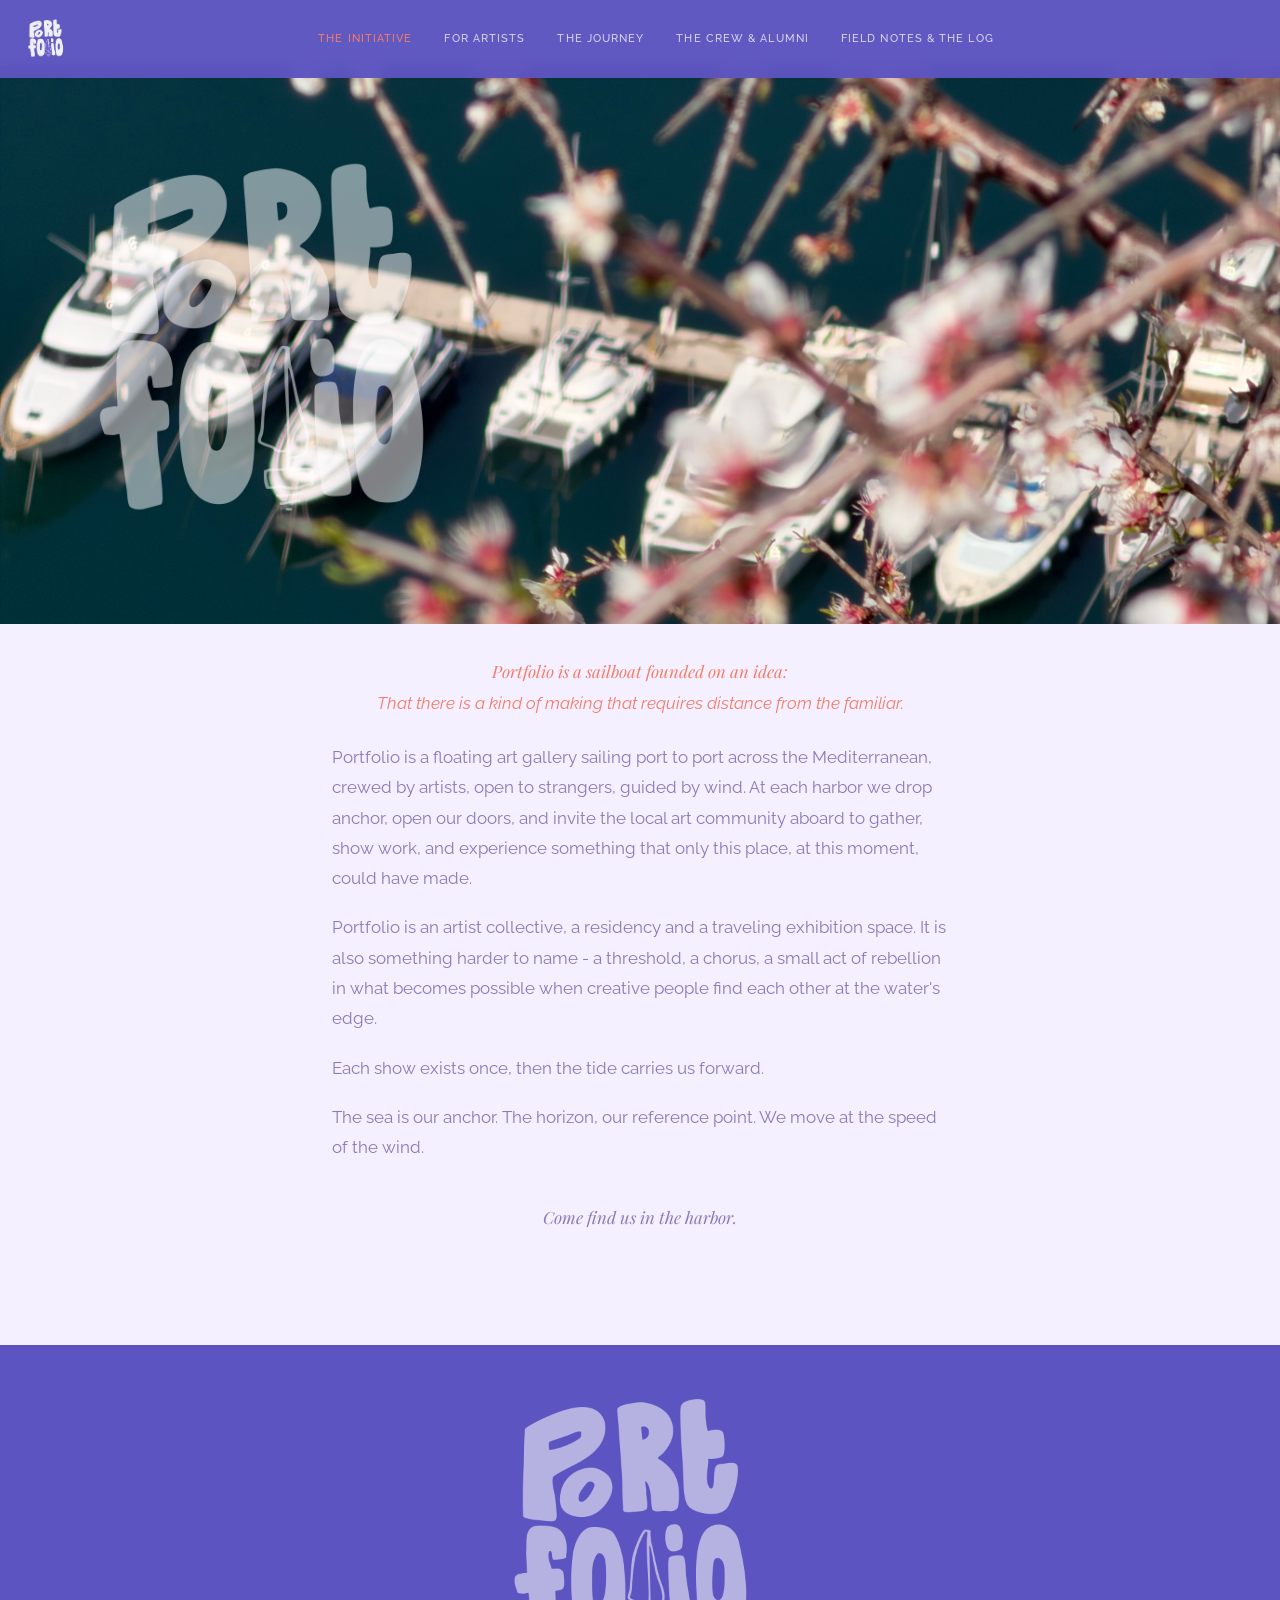
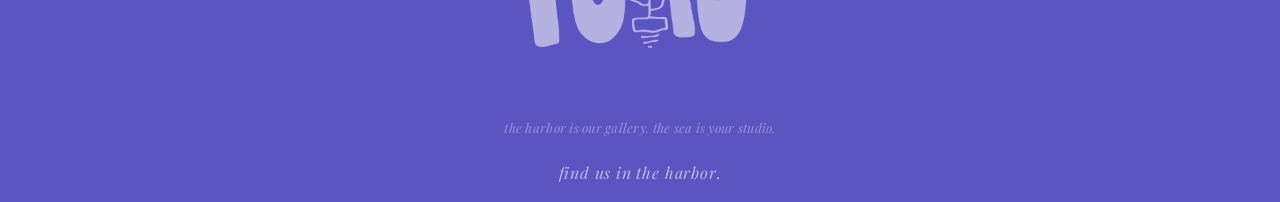
==== index.html @ 1d18e96b "initial commit" ====
<!DOCTYPE html>
<html lang="en">
<head>
  <meta charset="UTF-8" />
  <meta name="viewport" content="width=device-width, initial-scale=1.0" />
  <title>Portfolio — The Initiative</title>
  <link rel="preconnect" href="https://fonts.googleapis.com" />
  <link rel="preconnect" href="https://fonts.gstatic.com" crossorigin />
  <link href="https://fonts.googleapis.com/css2?family=Playfair+Display:ital,wght@0,400;0,700;1,400&family=Raleway:wght@400;500;600;700&display=swap" rel="stylesheet" />
  <link rel="icon" type="image/png" href="logo.png" />
  <link rel="stylesheet" href="style.css" />
</head>
<body>

<!-- HORIZONTAL NAV — all pages across the top -->
<nav class="nav-horizontal">
  <a href="index.html"><img src="logo.png" class="nav-logo" alt="Portfolio" /></a>
  <a href="index.html" class="active">The Initiative</a>
  <a href="artists.html">For Artists</a>
  <a href="map.html">The Journey</a>
  <a href="about.html">The Crew & Alumni</a>
  <a href="field-notes.html">Field Notes & The Log</a>
</nav>

<!-- PHOTO HEADER -->
<div class="home-photo">
  <img src="logo.png" alt="Portfolio" class="photo-overlay-logo" />
</div>

<!-- INITIATIVE COPY -->
<div class="home-copy">
  <p class="frame-line" style="text-align: center; margin-bottom: 0.1rem; color: var(--gold);">Portfolio is a sailboat founded on an idea:</p>
  <p style="text-align: center; font-style: italic; margin-top: 0; margin-bottom: 1.5rem; color: var(--gold);">That there is a kind of making that requires distance from the familiar.</p>

  <p>Portfolio is a floating art gallery sailing port to port across the Mediterranean, crewed by artists, open to strangers, guided by wind. At each harbor we drop anchor, open our doors, and invite the local art community aboard to gather, show work, and experience something that only this place, at this moment, could have made.</p>

  <p>Portfolio is an artist collective, a residency and a traveling exhibition space. It is also something harder to name - a threshold, a chorus, a small act of rebellion in what becomes possible when creative people find each other at the water's edge.</p>

  <p>Each show exists once, then the tide carries us forward.</p>

  <p>The sea is our anchor. The horizon, our reference point. We move at the speed of the wind.</p>

  <p class="frame-line closing" style="text-align: center;">Come find us in the harbor.</p>
</div>

<footer>
  <a href="index.html"><img src="logo.png" alt="Portfolio" class="footer-logo" /></a>
  <p class="footer-tagline">the harbor is our gallery. the sea is your studio.</p>
  <p class="footer-close"><a href="map.html">find us in the harbor.</a></p>
</footer>

</body>
</html>
---- style.css ----
/* ── Portfolio: Floating Art Gallery ── */

*, *::before, *::after { box-sizing: border-box; margin: 0; padding: 0; }

:root {
  --navy:   #5c54c0;
  --teal:   #36bcc8;
  --sand:   #fde8f2;
  --cream:  #f4f0ff;
  --gold:   #f47c68;
  --text:   #3d3480;
  --light:  #ffffff;
  --muted:  #8a7ab8;
  --border: rgba(92,84,192,0.14);
}

html { scroll-behavior: smooth; }

body {
  font-family: 'Raleway', sans-serif;
  background: var(--cream);
  color: var(--text);
  line-height: 1.7;
}

/* ── NAV ── */
nav {
  position: fixed;
  top: 0; left: 0; right: 0;
  z-index: 100;
  display: flex;
  align-items: center;
  justify-content: space-between;
  padding: 0 2rem;
  height: 78px;
  background: rgba(92, 84, 192, 0.97);
  backdrop-filter: blur(8px);
}

.nav-logo {
  text-decoration: none;
  display: flex;
  flex-direction: column;
  align-items: flex-start;
  gap: 0.18rem;
  flex-shrink: 0;
}

.nav-logo-img {
  height: 38px;
  width: auto;
  display: block;
  filter: brightness(0) invert(1);
  opacity: 0.92;
  transition: opacity 0.2s;
}

.nav-logo:hover .nav-logo-img { opacity: 1; }

.nav-tagline {
  font-family: 'Playfair Display', serif;
  font-style: italic;
  font-size: 0.6rem;
  color: rgba(255,255,255,0.42);
  letter-spacing: 0.02em;
  line-height: 1;
  white-space: nowrap;
}

/* ── NAV HAMBURGER ── */
.nav-toggle {
  background: none;
  border: none;
  cursor: pointer;
  display: flex;
  flex-direction: column;
  gap: 5px;
  padding: 6px;
  margin-right: 0.25rem;
}

.nav-toggle span {
  display: block;
  width: 24px;
  height: 2px;
  background: rgba(255,255,255,0.85);
  border-radius: 1px;
  transition: background 0.2s;
}

.nav-toggle:hover span { background: var(--gold); }

/* ── NAV OVERLAY ── */
.nav-overlay {
  position: fixed;
  inset: 0;
  z-index: 200;
  background: rgba(92, 84, 192, 0.98);
  backdrop-filter: blur(12px);
  display: flex;
  flex-direction: column;
  align-items: center;
  justify-content: center;
  opacity: 0;
  pointer-events: none;
  transition: opacity 0.28s ease;
}

.nav-overlay.is-open {
  opacity: 1;
  pointer-events: all;
}

.nav-close {
  position: absolute;
  top: 1.6rem;
  right: 2rem;
  background: none;
  border: none;
  color: rgba(255,255,255,0.7);
  font-size: 2rem;
  line-height: 1;
  cursor: pointer;
  transition: color 0.2s;
  font-family: 'Raleway', sans-serif;
}

.nav-close:hover { color: var(--gold); }

.nav-overlay-links {
  list-style: none;
  text-align: center;
  display: flex;
  flex-direction: column;
  gap: 1.8rem;
}

.nav-overlay-links a {
  font-family: 'Playfair Display', serif;
  font-size: clamp(1.4rem, 3vw, 2rem);
  color: rgba(255,255,255,0.8);
  text-decoration: none;
  letter-spacing: 0.03em;
  transition: color 0.2s;
}

.nav-overlay-links a:hover,
.nav-overlay-links a.active { color: var(--gold); }


/* ── HOME PAGE NAV (horizontal, with logo) ── */
.nav-horizontal {
  position: fixed;
  top: 0; left: 0; right: 0;
  z-index: 100;
  display: flex;
  align-items: center;
  justify-content: center;
  flex-wrap: wrap;
  padding: 0 2rem;
  min-height: 66px;
  background: rgba(92, 84, 192, 0.97);
  backdrop-filter: blur(8px);
  gap: 0.2rem 2rem;
}
.nav-logo {
  position: absolute;
  left: 1.25rem;
  top: 50%;
  transform: translateY(-50%);
  height: 54px;
  width: auto;
  opacity: 0.9;
  filter: brightness(0) invert(1);
  display: block;
}

.nav-horizontal a {
  color: rgba(255,255,255,0.75);
  text-decoration: none;
  font-size: 0.68rem;
  letter-spacing: 0.1em;
  text-transform: uppercase;
  font-weight: 500;
  transition: color 0.2s;
  white-space: nowrap;
  padding: 0.5rem 0;
}

.nav-horizontal a:hover,
.nav-horizontal a.active { color: var(--gold); }

/* ── HOME PHOTO HEADER ── */
.home-photo {
  width: 100%;
  height: 62vh;
  min-height: 380px;
  background: url('flowerboat.JPG') center/cover no-repeat;
  margin-top: 66px;
  position: relative;
  display: flex;
  align-items: center;
  justify-content: center;
}
.photo-overlay-logo {
  height: 90%;
  width: auto;
  opacity: 0.5;
  filter: brightness(0) invert(1);
  pointer-events: none;
  user-select: none;
  position: absolute;
  left: 1.5rem;
}

/* ── HOME IDENTITY (logo + tagline below photo) ── */
.home-identity {
  display: flex;
  flex-direction: column;
  align-items: center;
  text-align: center;
  padding: 5rem 2rem 3rem;
  background: var(--cream);
}

.home-logo {
  height: clamp(100px, 16vw, 180px);
  width: auto;
  margin-bottom: 1.6rem;
  opacity: 0.82;
}

.home-tagline-text {
  font-family: 'Playfair Display', serif;
  font-style: italic;
  font-size: clamp(1rem, 2vw, 1.3rem);
  color: var(--muted);
  letter-spacing: 0.03em;
}

/* ── PAGE TITLE (below photo, all inner pages) ── */
.page-title {
  padding: 4rem 6rem 3rem;
  background: var(--cream);
  border-bottom: 1px solid var(--border);
}

.page-title .section-label { display: block; margin-bottom: 1rem; }

.page-title h1 {
  font-family: 'Playfair Display', serif;
  font-size: clamp(2.5rem, 5vw, 4.5rem);
  color: var(--navy);
  line-height: 1.15;
  max-width: 700px;
}

.page-title p {
  color: var(--muted);
  max-width: 560px;
  margin-top: 1.2rem;
  font-size: 1.1rem;
  line-height: 1.7;
}

/* ── HOME INITIATIVE COPY ── */
.home-copy {
  max-width: 680px;
  margin: 0 auto;
  padding: 2rem 2rem 7rem;
}

.home-copy .section-label {
  display: block;
  margin-bottom: 1.2rem;
}

.home-copy p {
  font-size: 1.05rem;
  color: var(--muted);
  line-height: 1.8;
  margin-bottom: 1.2rem;
}

/* ── HERO LOGO ── */
.hero-logo {
  position: absolute;
  right: 5rem;
  top: 50%;
  transform: translateY(-50%);
  width: clamp(180px, 22vw, 320px);
  opacity: 0.13;
  pointer-events: none;
  filter: brightness(0) invert(1);
}

@media (max-width: 900px) {
  .hero-logo { display: none; }
}

/* ── HERO ── */
.hero {
  min-height: 100vh;
  display: flex;
  flex-direction: column;
  justify-content: center;
  align-items: flex-start;
  padding: 7rem 6rem 5rem;
  background: linear-gradient(160deg, rgba(92,84,192,0.30) 0%, rgba(140,60,180,0.22) 52%, rgba(54,188,200,0.18) 100%), url('flowerboat.JPG') center/cover no-repeat;
  position: relative;
  overflow: hidden;
}

.hero::after {
  content: '';
  position: absolute;
  inset: 0;
  background: url("data:image/svg+xml,%3Csvg width='60' height='60' viewBox='0 0 60 60' xmlns='http://www.w3.org/2000/svg'%3E%3Cg fill='none' fill-rule='evenodd'%3E%3Cg fill='%23ffffff' fill-opacity='0.025'%3E%3Cpath d='M36 34v-4h-2v4h-4v2h4v4h2v-4h4v-2h-4zm0-30V0h-2v4h-4v2h4v4h2V6h4V4h-4zM6 34v-4H4v4H0v2h4v4h2v-4h4v-2H6zM6 4V0H4v4H0v2h4v4h2V6h4V4H6z'/%3E%3C/g%3E%3C/g%3E%3C/svg%3E");
  pointer-events: none;
}

.hero-eyebrow {
  font-size: 0.78rem;
  letter-spacing: 0.22em;
  text-transform: uppercase;
  color: var(--gold);
  margin-bottom: 1.2rem;
  font-weight: 600;
}

.hero h1 {
  font-family: 'Playfair Display', serif;
  font-size: clamp(3rem, 7vw, 6rem);
  color: var(--light);
  line-height: 1.1;
  max-width: 700px;
  margin-bottom: 1.5rem;
}

.hero p {
  color: rgba(255,255,255,0.72);
  font-size: 1.15rem;
  max-width: 560px;
  margin-bottom: 2.5rem;
  line-height: 1.8;
}

.hero-cta {
  display: flex;
  gap: 1rem;
  flex-wrap: wrap;
}

/* ── BUTTONS ── */
.btn {
  display: inline-block;
  padding: 0.85rem 2rem;
  border-radius: 2px;
  font-size: 0.82rem;
  letter-spacing: 0.14em;
  text-transform: uppercase;
  font-weight: 600;
  text-decoration: none;
  transition: all 0.22s;
  cursor: pointer;
  border: none;
  font-family: 'Raleway', sans-serif;
}

.btn-primary {
  background: var(--gold);
  color: var(--navy);
}
.btn-primary:hover { background: #e0604e; transform: translateY(-2px); }

.btn-outline {
  background: transparent;
  color: var(--light);
  border: 1.5px solid rgba(255,255,255,0.4);
}
.btn-outline:hover {
  border-color: var(--gold);
  color: var(--gold);
  transform: translateY(-2px);
}

.btn-dark {
  background: var(--navy);
  color: var(--light);
}
.btn-dark:hover { background: #4840a8; transform: translateY(-2px); }

/* ── SECTIONS ── */
.section {
  padding: 6rem 6rem;
}

.section-alt {
  background: var(--sand);
}

.section-dark {
  background: var(--navy);
  color: var(--light);
}

.section-label {
  font-size: 1rem;
  letter-spacing: 0.18em;
  text-transform: uppercase;
  color: var(--gold);
  font-weight: 600;
  margin-bottom: 0.8rem;
  display: block;
  text-align: center;
}

.section h2 {
  font-family: 'Playfair Display', serif;
  font-size: 1.45rem;
  font-weight: 700;
  font-style: italic;
  line-height: 1.3;
  margin-bottom: 1.5rem;
  color: var(--gold);
}

.section-dark h2 { color: var(--gold); }

.section p {
  max-width: 680px;
  color: var(--muted);
  margin-bottom: 1.2rem;
  font-size: 1.05rem;
}

.section-dark p { color: rgba(255,255,255,0.68); }

/* ── GRID / CARDS ── */
.cards {
  display: grid;
  grid-template-columns: repeat(auto-fit, minmax(280px, 1fr));
  gap: 2rem;
  margin-top: 3.5rem;
}

.card {
  background: var(--light);
  padding: 2.5rem 2rem;
  border-top: 3px solid var(--gold);
  box-shadow: 0 4px 24px rgba(0,0,0,0.06);
}

.section-alt .card { background: var(--cream); }

.card-icon {
  font-size: 2rem;
  margin-bottom: 1rem;
  display: block;
}

.card h3 {
  font-family: 'Playfair Display', serif;
  font-size: 1.2rem;
  font-weight: 700;
  font-style: italic;
  color: var(--gold);
  margin-bottom: 0.8rem;
}

.card p {
  font-size: 0.95rem;
  color: var(--muted);
  max-width: none;
  margin-bottom: 0;
}

/* ── DIVIDER ── */
.divider {
  width: 60px;
  height: 2px;
  background: var(--gold);
  margin: 1.5rem 0 2rem;
}

/* ── PAGE HEADER ── */
.page-header {
  padding: 9rem 6rem 4rem;
  background: linear-gradient(160deg, rgba(92,84,192,0.55) 0%, rgba(140,60,180,0.45) 60%, rgba(54,188,200,0.38) 100%), url('flowerboat.JPG') center/cover no-repeat;
}

.page-header .section-label { display: block; margin-bottom: 1rem; }
.page-header h1 {
  font-family: 'Playfair Display', serif;
  font-size: clamp(2.5rem, 5vw, 4.5rem);
  color: var(--light);
  line-height: 1.15;
  max-width: 700px;
}

.page-header p {
  color: rgba(255,255,255,0.7);
  max-width: 560px;
  margin-top: 1.2rem;
  font-size: 1.1rem;
}

/* ── FORM ── */
.form-grid {
  display: grid;
  grid-template-columns: 1fr 1fr;
  gap: 1.5rem;
}

.form-group {
  display: flex;
  flex-direction: column;
  gap: 0.45rem;
}

.form-group.full { grid-column: 1 / -1; }

label {
  font-size: 0.78rem;
  letter-spacing: 0.12em;
  text-transform: uppercase;
  font-weight: 600;
  color: var(--navy);
}

input, textarea, select {
  font-family: 'Raleway', sans-serif;
  font-size: 1rem;
  padding: 0.8rem 1rem;
  border: 1.5px solid var(--border);
  background: var(--light);
  color: var(--text);
  border-radius: 2px;
  transition: border-color 0.2s, box-shadow 0.2s;
  outline: none;
  width: 100%;
}

input:focus, textarea:focus, select:focus {
  border-color: var(--teal);
  box-shadow: 0 0 0 3px rgba(54,188,200,0.22);
}

textarea { resize: vertical; min-height: 140px; }

.form-note {
  font-size: 0.82rem;
  color: var(--muted);
  margin-top: 0.4rem;
}

.form-success {
  display: none;
  padding: 1.2rem 1.5rem;
  background: rgba(54,188,200,0.10);
  border-left: 3px solid var(--teal);
  color: var(--teal);
  font-weight: 600;
  margin-top: 1.5rem;
}

/* ── SPECS TABLE ── */
.specs-table {
  width: 100%;
  border-collapse: collapse;
  margin-top: 2rem;
}

.specs-table tr {
  border-bottom: 1px solid var(--border);
}

.specs-table tr:last-child { border-bottom: none; }

.specs-table td {
  padding: 1rem 1.2rem;
  font-size: 1rem;
}

.specs-table td:first-child {
  font-size: 0.78rem;
  letter-spacing: 0.1em;
  text-transform: uppercase;
  font-weight: 700;
  color: var(--muted);
  width: 40%;
}

.specs-table td:last-child {
  color: var(--navy);
  font-weight: 500;
}

.specs-table tr:nth-child(even) { background: rgba(248,244,255,0.7); }

/* ── MAP ── */
#map {
  height: 580px;
  width: 100%;
  border-top: 4px solid var(--gold);
}

.map-legend {
  display: flex;
  gap: 2rem;
  margin-top: 1.5rem;
  flex-wrap: wrap;
}

.legend-item {
  display: flex;
  align-items: center;
  gap: 0.6rem;
  font-size: 0.88rem;
  color: var(--navy);
  font-weight: 500;
}

.legend-dot {
  width: 14px;
  height: 14px;
  border-radius: 50%;
  flex-shrink: 0;
}

.legend-dot.current { background: var(--gold); border: 2px solid var(--navy); }
.legend-dot.planned { background: var(--teal); opacity: 0.8; }

/* ── FOOTER ── */
footer {
  background: var(--navy);
  color: rgba(255,255,255,0.55);
  text-align: center;
  padding: 0.3rem 2.5rem 1rem;
  font-size: 0.85rem;
  letter-spacing: 0.06em;
}

.footer-logo {
  display: block;
  margin: 0 auto 0.5rem;
  height: 360px;
  width: auto;
  opacity: 0.55;
  filter: brightness(0) invert(1);
}

.footer-tagline {
  font-family: 'Playfair Display', serif;
  font-style: italic;
  color: rgba(255,255,255,0.35);
  font-size: 0.82rem;
  margin-bottom: 1.2rem;
  letter-spacing: 0.02em;
}

.footer-close {
  font-family: 'Playfair Display', serif;
  font-style: italic;
  color: rgba(255,255,255,0.6);
  font-size: 1rem;
  margin-top: 0.6rem;
}
.footer-close a {
  color: inherit;
  text-decoration: none;
  transition: color 0.2s;
}
.footer-close a:hover {
  color: rgba(255,255,255,0.95);
}

footer a { color: var(--gold); text-decoration: none; }
footer strong { color: var(--light); }

/* ── FRAME LINES (italic opening / closing) ── */
.frame-line {
  font-family: 'Playfair Display', serif;
  font-style: italic;
  font-size: 1.15rem;
  color: var(--muted);
  line-height: 1.75;
  margin-bottom: 2rem;
  max-width: 680px;
}

.frame-line.large {
  font-size: 1.45rem;
  color: var(--navy);
}

/* ── CENTRED SECTION — frame-lines inherit centre alignment ── */
.section[style*="text-align: center"] .frame-line {
  margin-left: auto;
  margin-right: auto;
}

/* ── ARTISTS PAGE SPLIT COLUMNS ── */
.artists-split {
  display: grid;
  grid-template-columns: 1fr 1fr;
  gap: 3rem;
  margin: 2rem auto 3rem;
  max-width: 900px;
  text-align: left;
}

.artists-split-col p {
  text-align: left;
}

.artists-closing {
  max-width: 680px;
  margin: 0 auto 2rem;
  text-align: center;
}

.artists-closing p {
  font-family: 'Playfair Display', serif;
  font-size: 1.2rem;
  font-weight: 700;
  color: var(--text);
  line-height: 1.7;
  margin-bottom: 0.5rem;
}

/* ── ARTISTS SUBHEAD (same size as opener, dark not orange) ── */
.artists-subhead {
  font-family: 'Playfair Display', serif;
  font-style: italic;
  font-size: 2rem;
  font-weight: 700;
  color: var(--navy);
  line-height: 1.4;
  margin-bottom: 2rem;
}

/* ── ARTISTS INTRO COPY (matches homepage layout) ── */
.artists-intro {
  max-width: 680px;
  margin: 0 auto 2.5rem;
  text-align: left;
}

.artists-intro p {
  font-size: 1.05rem;
  color: var(--muted);
  line-height: 1.8;
  margin-bottom: 1.2rem;
}

/* ── ARTISTS PAGE OPENER ── */
.artists-opener,
.section p.artists-opener {
  font-family: 'Playfair Display', serif;
  font-style: italic;
  font-size: 1.45rem;
  font-weight: 700;
  color: var(--gold);
  line-height: 1.4;
  margin-bottom: 2.5rem;
  max-width: 900px;
  margin-left: auto;
  margin-right: auto;
}

.frame-line.closing {
  margin-top: 2.5rem;
  margin-bottom: 0;
}

/* ── SECTION RULE ── */
.section-rule {
  border: none;
  border-top: 1px solid var(--border);
  margin: 4rem 0;
}

/* ── TWO-WAY SPLIT ── */
.two-way {
  display: grid;
  grid-template-columns: 1fr 1fr;
  gap: 4rem;
  margin-top: 2rem;
}

/* ── CREW BIOS ── */
.crew-photo-wrap {
  display: flex;
  align-items: center;
  gap: 2rem;
  margin: 1.5rem auto 0.75rem;
  max-width: 640px;
}

.crew-photo {
  display: block;
  flex-shrink: 0;
  width: 240px;
  height: 300px;
  object-fit: cover;
  object-position: center top;
  border-radius: 4px;
}

.crew-photo-label {
  text-align: left;
}

.crew-photo-label .crew-name {
  margin: 0 0 0.4rem;
}

.crew-photo-label .crew-role {
  display: block;
}
.crew-name {
  font-family: 'Playfair Display', serif;
  font-size: 1.5rem;
  font-weight: 700;
  font-style: italic;
  color: var(--gold);
  margin-bottom: 0.3rem;
}

.crew-role {
  font-size: 0.72rem;
  letter-spacing: 0.16em;
  text-transform: uppercase;
  color: var(--gold);
  font-weight: 700;
  margin-bottom: 1.8rem;
}

.crew-body p {
  font-size: 0.97rem;
  color: var(--muted);
  margin-bottom: 1rem;
  max-width: none;
}

/* ── LOG ENTRIES ── */
.log-entries {
  margin-top: 3rem;
  display: flex;
  flex-direction: column;
  gap: 4rem;
}

.log-entry {
  border-left: 2px solid var(--border);
  padding-left: 2rem;
}

.log-meta {
  font-size: 0.7rem;
  letter-spacing: 0.14em;
  text-transform: uppercase;
  color: var(--gold);
  font-weight: 700;
  margin-bottom: 0.8rem;
}

.log-entry h3 {
  font-family: 'Playfair Display', serif;
  font-size: 1.3rem;
  font-weight: 700;
  font-style: italic;
  color: var(--gold);
  margin-bottom: 1rem;
}

.log-entry p {
  font-size: 0.95rem;
  color: var(--muted);
  margin-bottom: 0.8rem;
  max-width: 640px;
}

.log-entry em {
  display: block;
  font-family: 'Playfair Display', serif;
  font-size: 0.92rem;
  color: var(--navy);
  opacity: 0.6;
  margin-top: 0.5rem;
}

/* ── ARCHIVE ── */
.archive-grid {
  display: grid;
  grid-template-columns: repeat(auto-fill, minmax(190px, 1fr));
  gap: 1.5rem;
  margin-top: 3rem;
}

.archive-card {
  background: var(--light);
  padding: 1.4rem 1.2rem;
  border-top: 2px solid var(--border);
}

.archive-port {
  font-size: 0.65rem;
  letter-spacing: 0.14em;
  text-transform: uppercase;
  color: var(--gold);
  font-weight: 700;
  margin-bottom: 0.5rem;
}

.archive-card h4 {
  font-family: 'Playfair Display', serif;
  font-size: 1.1rem;
  font-weight: 700;
  font-style: italic;
  color: var(--gold);
  margin-bottom: 0.25rem;
}

.archive-medium {
  font-size: 0.8rem;
  color: var(--muted);
}

/* ── IMAGE DIVIDER ── */
.img-divider {
  width: 100%;
  height: 300px;
  background: url('flowerboat.JPG') center/cover no-repeat;
  opacity: 0.65;
}

/* ── STAY CLOSE ── */
.email-form {
  display: flex;
  gap: 1rem;
  margin-top: 2rem;
  flex-wrap: wrap;
}

.email-form input[type="email"] {
  flex: 1;
  min-width: 220px;
}

/* ── COME ABOARD OPENER ── */
.come-aboard-opener,
.section p.come-aboard-opener {
  font-family: 'Playfair Display', serif;
  font-style: italic;
  font-size: 1.45rem;
  font-weight: 700;
  color: var(--gold);
  line-height: 1.3;
  margin-bottom: 2rem;
  max-width: 720px;
  margin-left: auto;
  margin-right: auto;
}

.come-aboard-intro {
  max-width: 640px;
  margin: 0 auto;
  text-align: left;
}

.come-aboard-intro p {
  font-size: 1.05rem;
  color: var(--muted);
  line-height: 1.8;
  margin-bottom: 1.2rem;
}

/* ── RESIDENCY CARDS ── */
.residency-cards {
  display: grid;
  grid-template-columns: repeat(3, 1fr);
  gap: 2rem;
  max-width: 1100px;
  margin: 0 auto;
}

.residency-card {
  background: var(--light);
  border-radius: 3px;
  overflow: hidden;
  box-shadow: 0 6px 32px rgba(92,84,192,0.10);
  display: flex;
  flex-direction: column;
}

.residency-card-image {
  width: 100%;
  height: 200px;
  flex-shrink: 0;
}

.residency-card-body {
  padding: 1.8rem 1.6rem 2rem;
  display: flex;
  flex-direction: column;
  flex: 1;
}

.residency-card-leg {
  font-size: 0.68rem;
  letter-spacing: 0.16em;
  text-transform: uppercase;
  color: var(--gold);
  font-weight: 700;
  margin-bottom: 0.5rem;
  display: block;
}

.residency-card-name {
  font-family: 'Playfair Display', serif;
  font-size: 1.6rem;
  font-weight: 700;
  font-style: italic;
  color: var(--gold);
  margin-bottom: 1rem;
}

.residency-card-desc {
  font-size: 0.92rem;
  color: var(--muted);
  line-height: 1.75;
  margin-bottom: 1.2rem;
  max-width: none;
}

.residency-card-quote {
  font-family: 'Playfair Display', serif;
  font-style: italic;
  font-size: 0.97rem;
  color: var(--navy);
  border-left: 2px solid var(--gold);
  padding-left: 1rem;
  margin-top: auto;
  line-height: 1.6;
}

/* ── RESPONSIVE ── */
@media (max-width: 900px) {
  nav { padding: 0 1.25rem; }
  .hero, .section, .page-header, .page-title { padding-left: 2rem; padding-right: 2rem; }
  .form-grid { grid-template-columns: 1fr; }
  .form-group.full { grid-column: 1; }
  .two-way { grid-template-columns: 1fr; gap: 2.5rem; }
  .residency-cards { grid-template-columns: 1fr; max-width: 520px; }
  .artists-split { grid-template-columns: 1fr; }
}

@media (max-width: 640px) {
  html, body { overflow-x: hidden; }

  .hero, .section, .page-header, .page-title { padding-left: 1.25rem; padding-right: 1.25rem; }

  /* Solid navy strip fixed behind the nav to fill the gap above page content */
  body::before {
    content: '';
    position: fixed;
    top: 0;
    left: 0;
    right: 0;
    height: 150px;
    background: rgb(92, 84, 192);
    z-index: 99;
    pointer-events: none;
  }

  /* Logo sits centred at top; links wrap in rows beneath it */
  .nav-horizontal {
    min-height: auto;
    padding: 50px 0.75rem 0.75rem;
    gap: 0.35rem 1rem;
    justify-content: center;
    align-items: center;
    overflow: visible;
    background: rgb(92, 84, 192);
    backdrop-filter: none;
  }

  .nav-horizontal a {
    font-size: 0.6rem;
    padding: 0.3rem 0;
  }

  .nav-logo {
    position: absolute;
    top: 0.5rem;
    left: 50%;
    transform: translateX(-50%);
    height: 38px;
  }

  .home-photo {
    margin-top: 150px;
  }

  .crew-photo-wrap {
    flex-direction: column;
    align-items: flex-start;
    gap: 1rem;
  }

  .crew-photo {
    width: 100%;
    height: 220px;
    object-position: center center;
  }
}
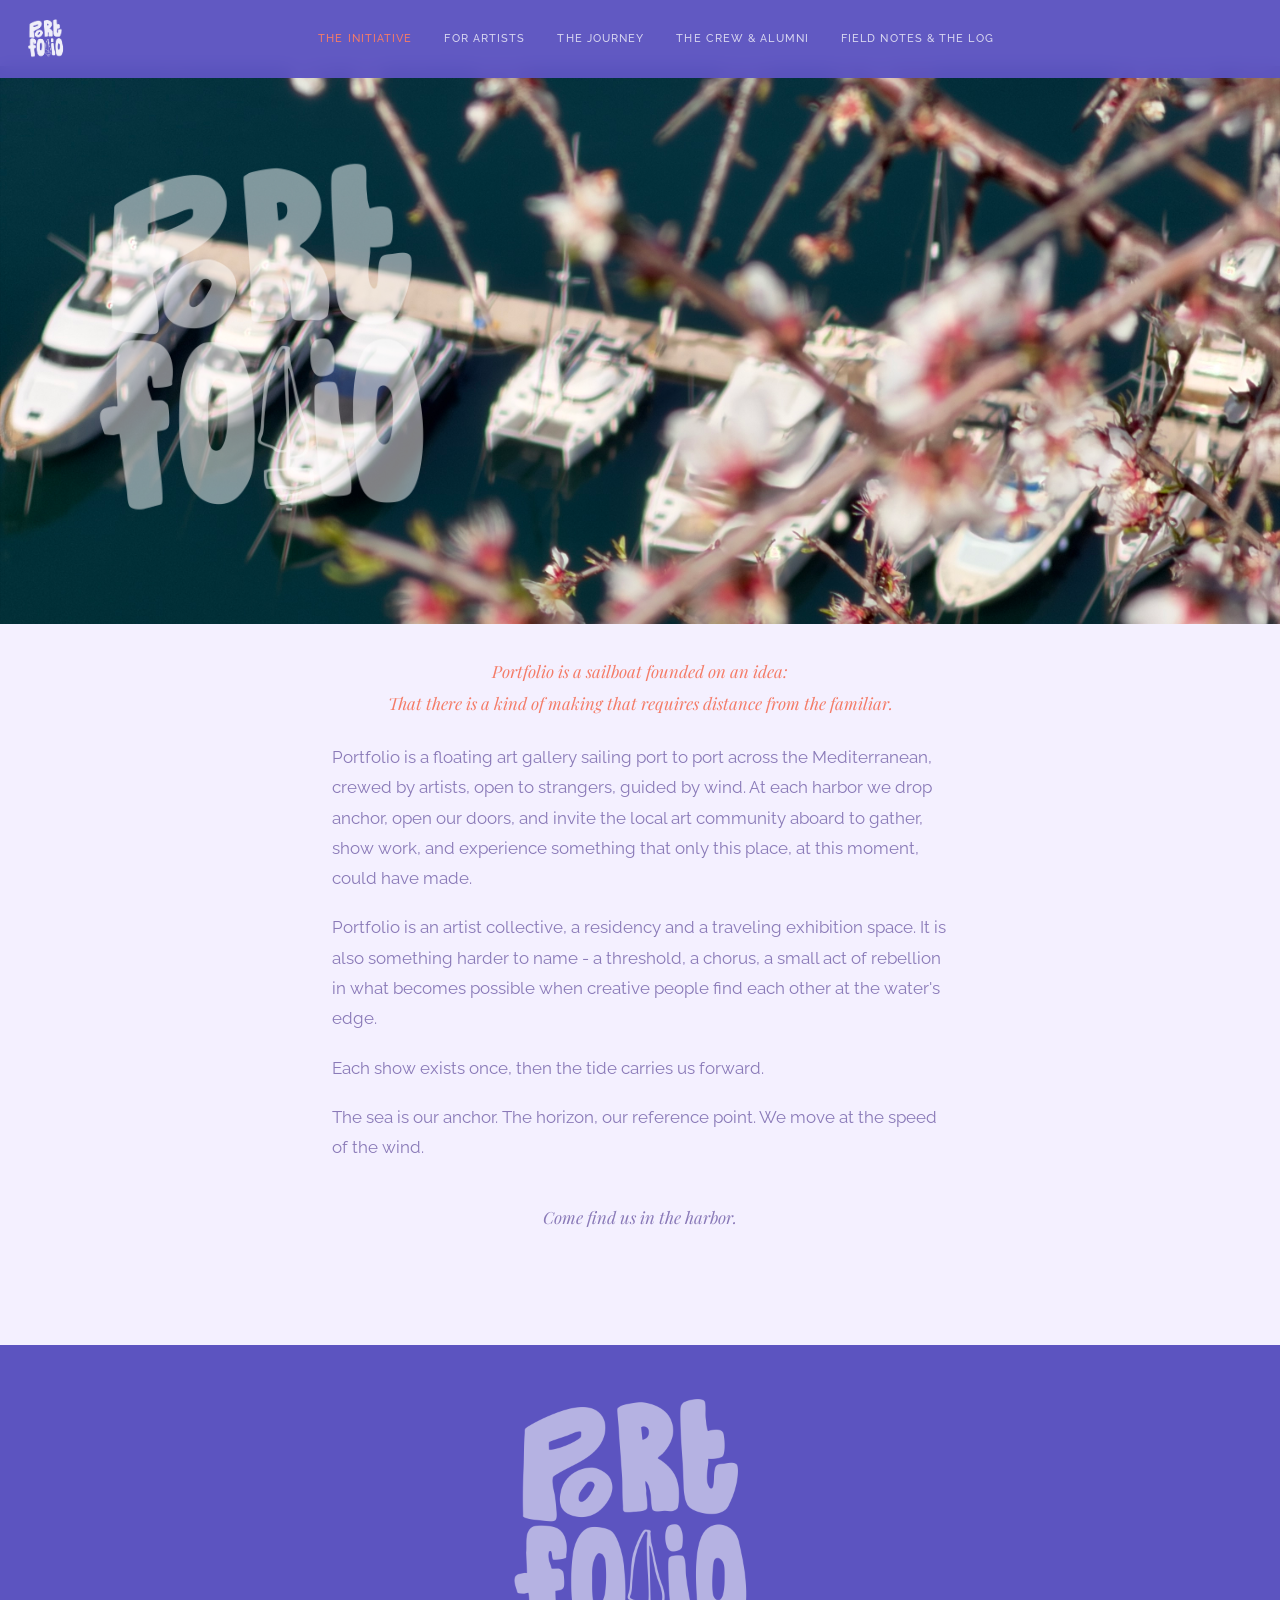
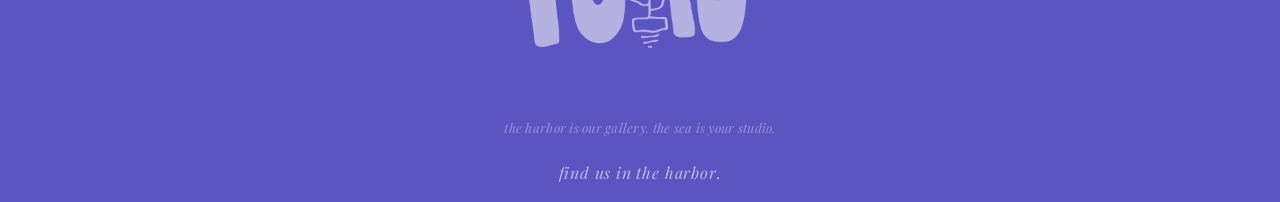
==== commit 2b499597: "Tetx color changes" ====
--- a/index.html
+++ b/index.html
@@ -30,7 +30,7 @@
 <!-- INITIATIVE COPY -->
 <div class="home-copy">
   <p class="frame-line" style="text-align: center; margin-bottom: 0.1rem; color: var(--gold);">Portfolio is a sailboat founded on an idea:</p>
-  <p style="text-align: center; font-style: italic; margin-top: 0; margin-bottom: 1.5rem; color: var(--gold);">That there is a kind of making that requires distance from the familiar.</p>
+  <p class="frame-line" style="text-align: center; margin-top: 0; margin-bottom: 1.5rem; color: var(--gold);">That there is a kind of making that requires distance from the familiar.</p>
 
   <p>Portfolio is a floating art gallery sailing port to port across the Mediterranean, crewed by artists, open to strangers, guided by wind. At each harbor we drop anchor, open our doors, and invite the local art community aboard to gather, show work, and experience something that only this place, at this moment, could have made.</p>
 
--- a/style.css
+++ b/style.css
@@ -8,7 +8,7 @@
   --sand:   #fde8f2;
   --cream:  #f4f0ff;
   --gold:   #f47c68;
-  --text:   #3d3480;
+  --text:   #100d36;
   --light:  #ffffff;
   --muted:  #8a7ab8;
   --border: rgba(92,84,192,0.14);
@@ -724,7 +724,7 @@
   font-family: 'Playfair Display', serif;
   font-size: 1.2rem;
   font-weight: 700;
-  color: var(--text);
+  color: var(--gold);
   line-height: 1.7;
   margin-bottom: 0.5rem;
 }
@@ -759,10 +759,10 @@
 .section p.artists-opener {
   font-family: 'Playfair Display', serif;
   font-style: italic;
-  font-size: 1.45rem;
-  font-weight: 700;
-  color: var(--gold);
-  line-height: 1.4;
+  font-size: 1.15rem;
+  font-weight: 400;
+  color: var(--gold);
+  line-height: 1.75;
   margin-bottom: 2.5rem;
   max-width: 900px;
   margin-left: auto;
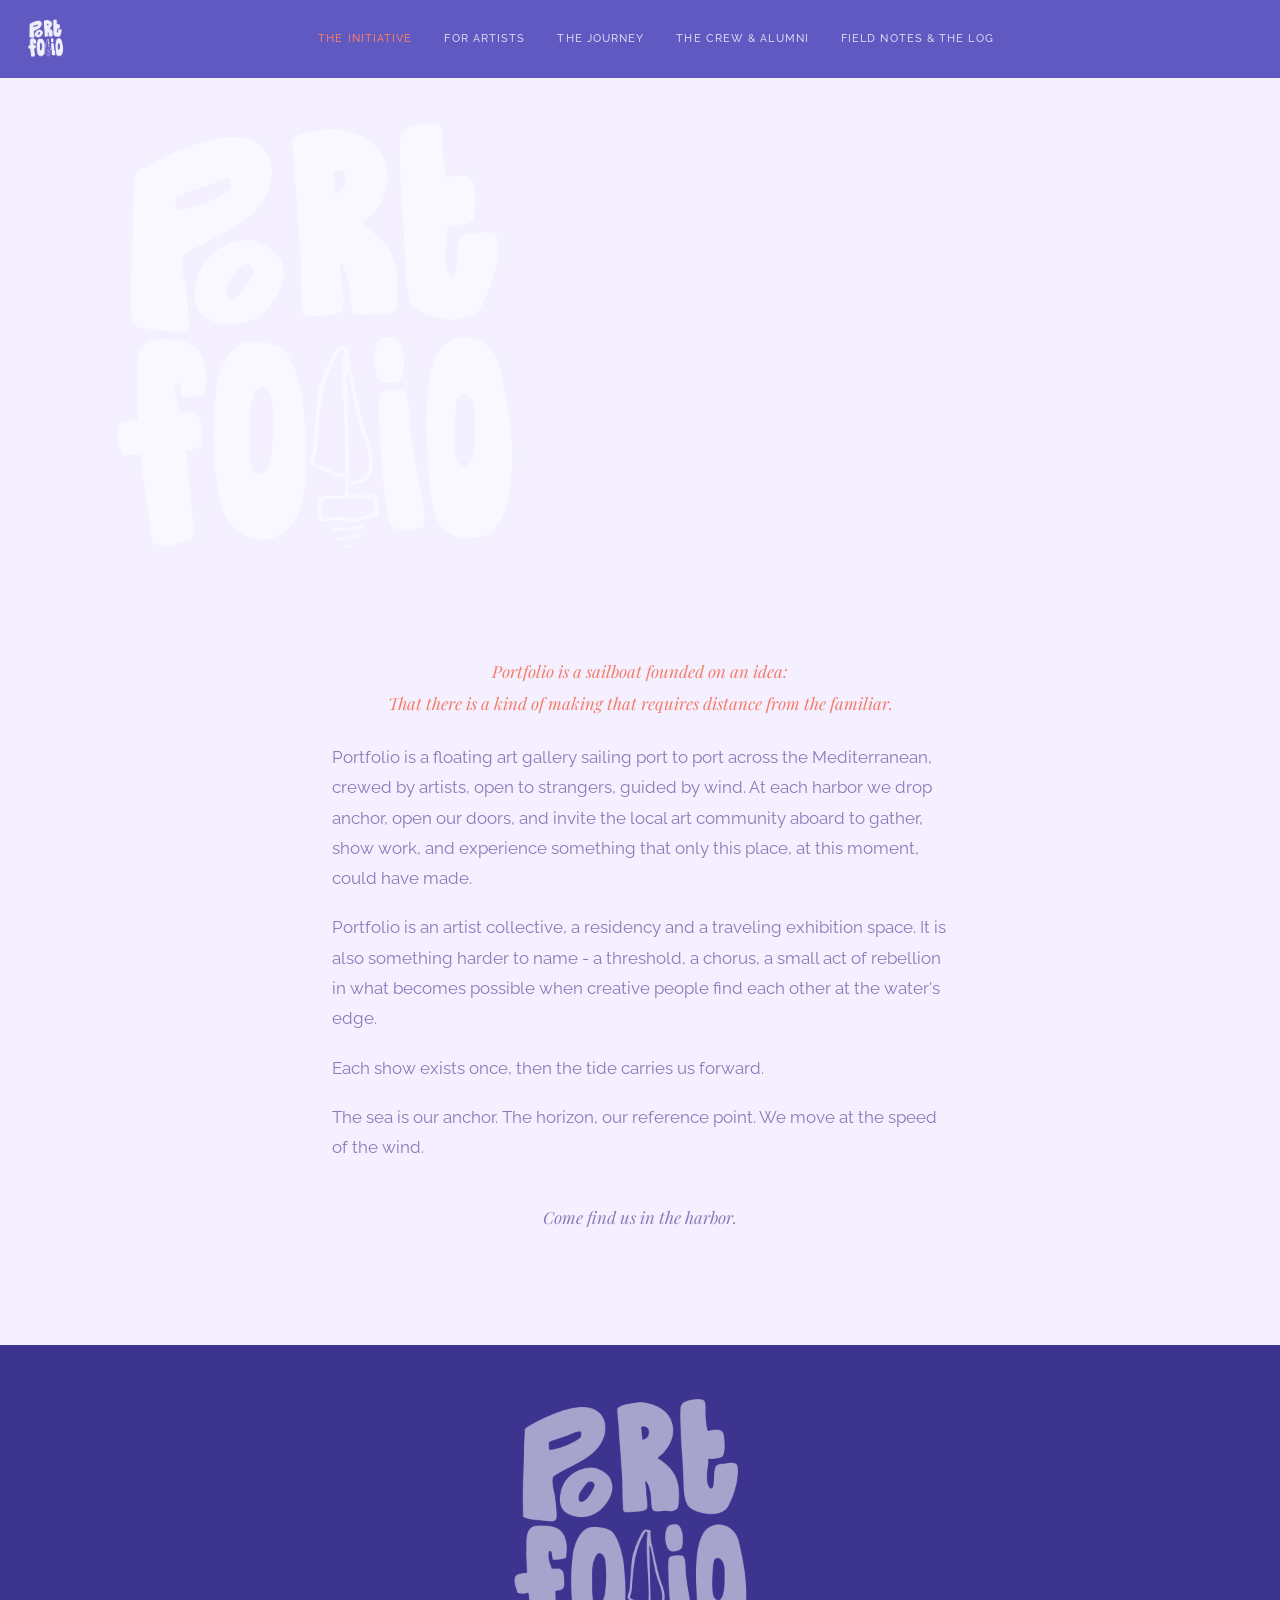
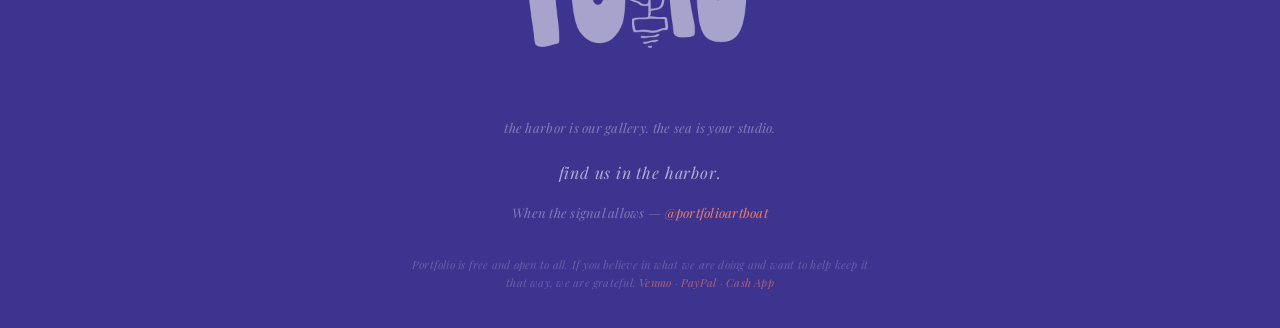
==== commit 9d2e60da: "font editing, donation link" ====
--- a/index.html
+++ b/index.html
@@ -47,6 +47,8 @@
   <a href="index.html"><img src="logo.png" alt="Portfolio" class="footer-logo" /></a>
   <p class="footer-tagline">the harbor is our gallery. the sea is your studio.</p>
   <p class="footer-close"><a href="map.html">find us in the harbor.</a></p>
+  <p class="footer-tagline" style="margin-top: 1rem;">When the signal allows — <a href="https://instagram.com/portfolioartboat">@portfolioartboat</a></p>
+  <p class="footer-tagline" style="margin-top: 2rem; font-size: 0.7rem; opacity: 0.6; max-width: 480px; margin-left: auto; margin-right: auto; line-height: 1.6;">Portfolio is free and open to all. If you believe in what we are doing and want to help keep it that way, we are grateful. <a href="https://venmo.com/u/@jalahala77">Venmo</a> · <a href="https://paypal.me/jalahala77">PayPal</a> · <a href="https://cash.app/$jalahala77">Cash App</a></p>
 </footer>
 
 </body>
--- a/style.css
+++ b/style.css
@@ -3,7 +3,7 @@
 *, *::before, *::after { box-sizing: border-box; margin: 0; padding: 0; }
 
 :root {
-  --navy:   #5c54c0;
+  --navy:   #3d3490;
   --teal:   #36bcc8;
   --sand:   #fde8f2;
   --cream:  #f4f0ff;
@@ -14,13 +14,18 @@
   --border: rgba(92,84,192,0.14);
 }
 
-html { scroll-behavior: smooth; }
+html {
+  scroll-behavior: smooth;
+  -webkit-text-size-adjust: 100%;
+  text-size-adjust: 100%;
+}
 
 body {
   font-family: 'Raleway', sans-serif;
   background: var(--cream);
   color: var(--text);
   line-height: 1.7;
+  overflow-x: hidden;
 }
 
 /* ── NAV ── */
@@ -47,7 +52,7 @@
 }
 
 .nav-logo-img {
-  height: 38px;
+  height: 50px;
   width: auto;
   display: block;
   filter: brightness(0) invert(1);
@@ -195,15 +200,16 @@
   width: 100%;
   height: 62vh;
   min-height: 380px;
-  background: url('flowerboat.JPG') center/cover no-repeat;
+  background: url('boat pic_re.V3.jpg') center/cover no-repeat;
   margin-top: 66px;
   position: relative;
   display: flex;
   align-items: center;
   justify-content: center;
+  overflow: visible;
 }
 .photo-overlay-logo {
-  height: 90%;
+  height: 110%;
   width: auto;
   opacity: 0.5;
   filter: brightness(0) invert(1);
@@ -306,7 +312,7 @@
   justify-content: center;
   align-items: flex-start;
   padding: 7rem 6rem 5rem;
-  background: linear-gradient(160deg, rgba(92,84,192,0.30) 0%, rgba(140,60,180,0.22) 52%, rgba(54,188,200,0.18) 100%), url('flowerboat.JPG') center/cover no-repeat;
+  background: linear-gradient(160deg, rgba(92,84,192,0.30) 0%, rgba(140,60,180,0.22) 52%, rgba(54,188,200,0.18) 100%), url('boat pic_re.V3.jpg') center/cover no-repeat;
   position: relative;
   overflow: hidden;
 }
@@ -405,11 +411,12 @@
 }
 
 .section-label {
-  font-size: 1rem;
-  letter-spacing: 0.18em;
+  font-size: 0.82rem;
+  letter-spacing: 0.16em;
   text-transform: uppercase;
   color: var(--gold);
-  font-weight: 600;
+  font-weight: 700;
+  font-family: 'Raleway', sans-serif;
   margin-bottom: 0.8rem;
   display: block;
   text-align: center;
@@ -459,6 +466,19 @@
   display: block;
 }
 
+.card-icon-img {
+  display: block;
+  width: calc(100% + 4rem);
+  margin: -2.5rem -2rem 1.5rem -2rem;
+  height: 230px;
+  object-fit: cover;
+  object-position: center;
+}
+
+.card-icon-img.community-img {
+  object-position: center top;
+}
+
 .card h3 {
   font-family: 'Playfair Display', serif;
   font-size: 1.2rem;
@@ -486,7 +506,7 @@
 /* ── PAGE HEADER ── */
 .page-header {
   padding: 9rem 6rem 4rem;
-  background: linear-gradient(160deg, rgba(92,84,192,0.55) 0%, rgba(140,60,180,0.45) 60%, rgba(54,188,200,0.38) 100%), url('flowerboat.JPG') center/cover no-repeat;
+  background: linear-gradient(160deg, rgba(92,84,192,0.55) 0%, rgba(140,60,180,0.45) 60%, rgba(54,188,200,0.38) 100%), url('boat pic_re.V3.jpg') center/cover no-repeat;
 }
 
 .page-header .section-label { display: block; margin-bottom: 1rem; }
@@ -682,7 +702,7 @@
 .frame-line {
   font-family: 'Playfair Display', serif;
   font-style: italic;
-  font-size: 1.15rem;
+  font-size: 1.1rem;
   color: var(--muted);
   line-height: 1.75;
   margin-bottom: 2rem;
@@ -722,21 +742,22 @@
 
 .artists-closing p {
   font-family: 'Playfair Display', serif;
-  font-size: 1.2rem;
-  font-weight: 700;
-  color: var(--gold);
-  line-height: 1.7;
+  font-style: italic;
+  font-size: 1.1rem;
+  font-weight: 700;
+  color: var(--gold);
+  line-height: 1.4;
   margin-bottom: 0.5rem;
 }
 
 /* ── ARTISTS SUBHEAD (same size as opener, dark not orange) ── */
-.artists-subhead {
-  font-family: 'Playfair Display', serif;
-  font-style: italic;
-  font-size: 2rem;
-  font-weight: 700;
-  color: var(--navy);
-  line-height: 1.4;
+h2.artists-subhead {
+  font-family: 'Playfair Display', serif;
+  font-style: italic;
+  font-size: 1.1rem;
+  font-weight: 700;
+  color: var(--gold);
+  line-height: 1.3;
   margin-bottom: 2rem;
 }
 
@@ -759,8 +780,8 @@
 .section p.artists-opener {
   font-family: 'Playfair Display', serif;
   font-style: italic;
-  font-size: 1.15rem;
-  font-weight: 400;
+  font-size: 1.1rem;
+  font-weight: 700;
   color: var(--gold);
   line-height: 1.75;
   margin-bottom: 2.5rem;
@@ -829,11 +850,12 @@
 }
 
 .crew-role {
-  font-size: 0.72rem;
+  font-size: 0.82rem;
   letter-spacing: 0.16em;
   text-transform: uppercase;
   color: var(--gold);
   font-weight: 700;
+  font-family: 'Raleway', sans-serif;
   margin-bottom: 1.8rem;
 }
 
@@ -858,12 +880,15 @@
 }
 
 .log-meta {
-  font-size: 0.7rem;
-  letter-spacing: 0.14em;
+  font-size: 0.82rem;
+  letter-spacing: 0.16em;
   text-transform: uppercase;
   color: var(--gold);
   font-weight: 700;
+  font-family: 'Raleway', sans-serif;
   margin-bottom: 0.8rem;
+  overflow-wrap: break-word;
+  word-break: break-word;
 }
 
 .log-entry h3 {
@@ -932,7 +957,7 @@
 .img-divider {
   width: 100%;
   height: 300px;
-  background: url('flowerboat.JPG') center/cover no-repeat;
+  background: url('boat pic_re.V3.jpg') center/cover no-repeat;
   opacity: 0.65;
 }
 
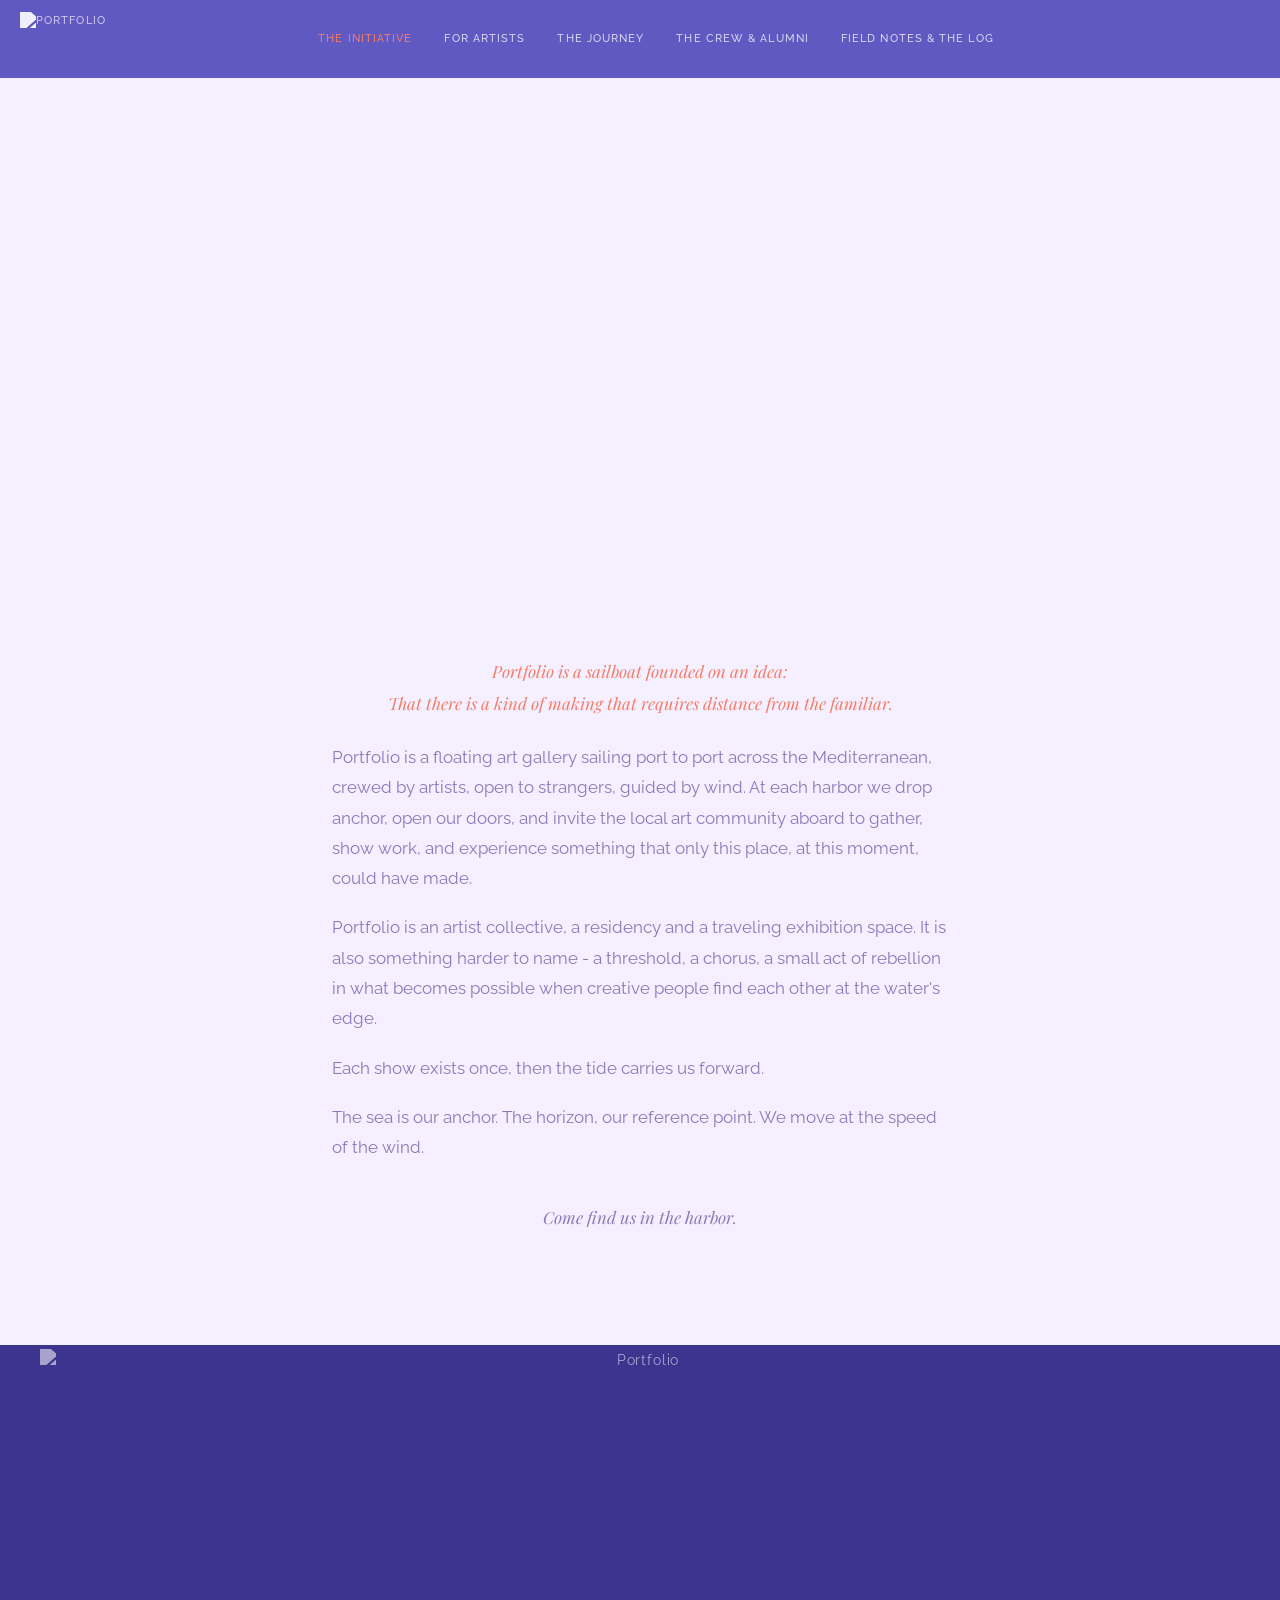
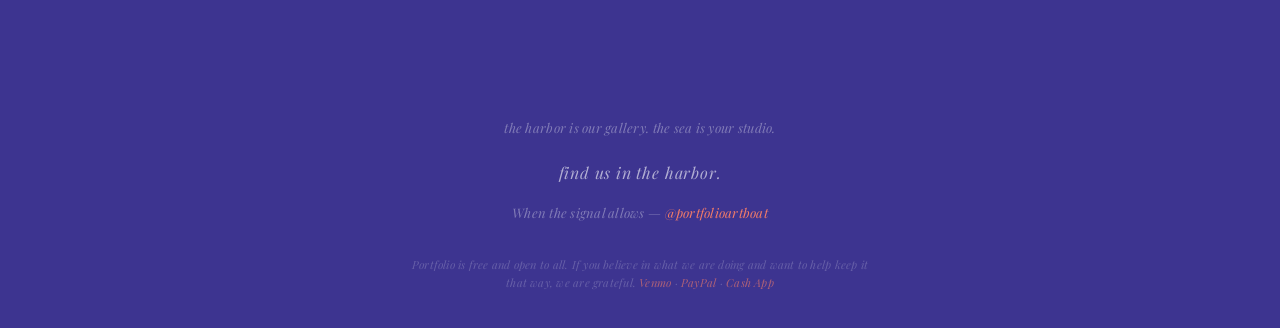
==== commit 9758b5b2: "new logo updade" ====
--- a/index.html
+++ b/index.html
@@ -7,14 +7,14 @@
   <link rel="preconnect" href="https://fonts.googleapis.com" />
   <link rel="preconnect" href="https://fonts.gstatic.com" crossorigin />
   <link href="https://fonts.googleapis.com/css2?family=Playfair+Display:ital,wght@0,400;0,700;1,400&family=Raleway:wght@400;500;600;700&display=swap" rel="stylesheet" />
-  <link rel="icon" type="image/png" href="logo.png" />
-  <link rel="stylesheet" href="style.css" />
+  <link rel="icon" type="image/png" href="logo3.png" />
+  <link rel="stylesheet" href="style.css?v=4" />
 </head>
 <body>
 
 <!-- HORIZONTAL NAV — all pages across the top -->
 <nav class="nav-horizontal">
-  <a href="index.html"><img src="logo.png" class="nav-logo" alt="Portfolio" /></a>
+  <a href="index.html"><img src="logo3.png" class="nav-logo" alt="Portfolio" /></a>
   <a href="index.html" class="active">The Initiative</a>
   <a href="artists.html">For Artists</a>
   <a href="map.html">The Journey</a>
@@ -24,7 +24,7 @@
 
 <!-- PHOTO HEADER -->
 <div class="home-photo">
-  <img src="logo.png" alt="Portfolio" class="photo-overlay-logo" />
+  <img src="logo3.png" alt="Portfolio" class="photo-overlay-logo" />
 </div>
 
 <!-- INITIATIVE COPY -->
@@ -44,11 +44,11 @@
 </div>
 
 <footer>
-  <a href="index.html"><img src="logo.png" alt="Portfolio" class="footer-logo" /></a>
+  <a href="index.html"><img src="logo3.png" alt="Portfolio" class="footer-logo" /></a>
   <p class="footer-tagline">the harbor is our gallery. the sea is your studio.</p>
   <p class="footer-close"><a href="map.html">find us in the harbor.</a></p>
   <p class="footer-tagline" style="margin-top: 1rem;">When the signal allows — <a href="https://instagram.com/portfolioartboat">@portfolioartboat</a></p>
-  <p class="footer-tagline" style="margin-top: 2rem; font-size: 0.7rem; opacity: 0.6; max-width: 480px; margin-left: auto; margin-right: auto; line-height: 1.6;">Portfolio is free and open to all. If you believe in what we are doing and want to help keep it that way, we are grateful. <a href="https://venmo.com/u/@jalahala77">Venmo</a> · <a href="https://paypal.me/jalahala77">PayPal</a> · <a href="https://cash.app/$jalahala77">Cash App</a></p>
+  <p class="footer-tagline" style="margin-top: 2rem; font-size: 0.7rem; opacity: 0.6; max-width: 480px; margin-left: auto; margin-right: auto; line-height: 1.6;">Portfolio is free and open to all. If you believe in what we are doing and want to help keep it that way, we are grateful. <a href="https://venmo.com/u/jalahala77">Venmo</a> · <a href="https://paypal.me/jalahala77">PayPal</a> · <a href="https://cash.app/$jalahala77">Cash App</a></p>
 </footer>
 
 </body>
--- a/style.css
+++ b/style.css
@@ -1129,6 +1129,14 @@
     margin-top: 150px;
   }
 
+  .photo-overlay-logo {
+    height: auto !important;
+    width: 38% !important;
+    left: 0 !important;
+    top: 34.59% !important;
+    transform: none !important;
+  }
+
   .crew-photo-wrap {
     flex-direction: column;
     align-items: flex-start;
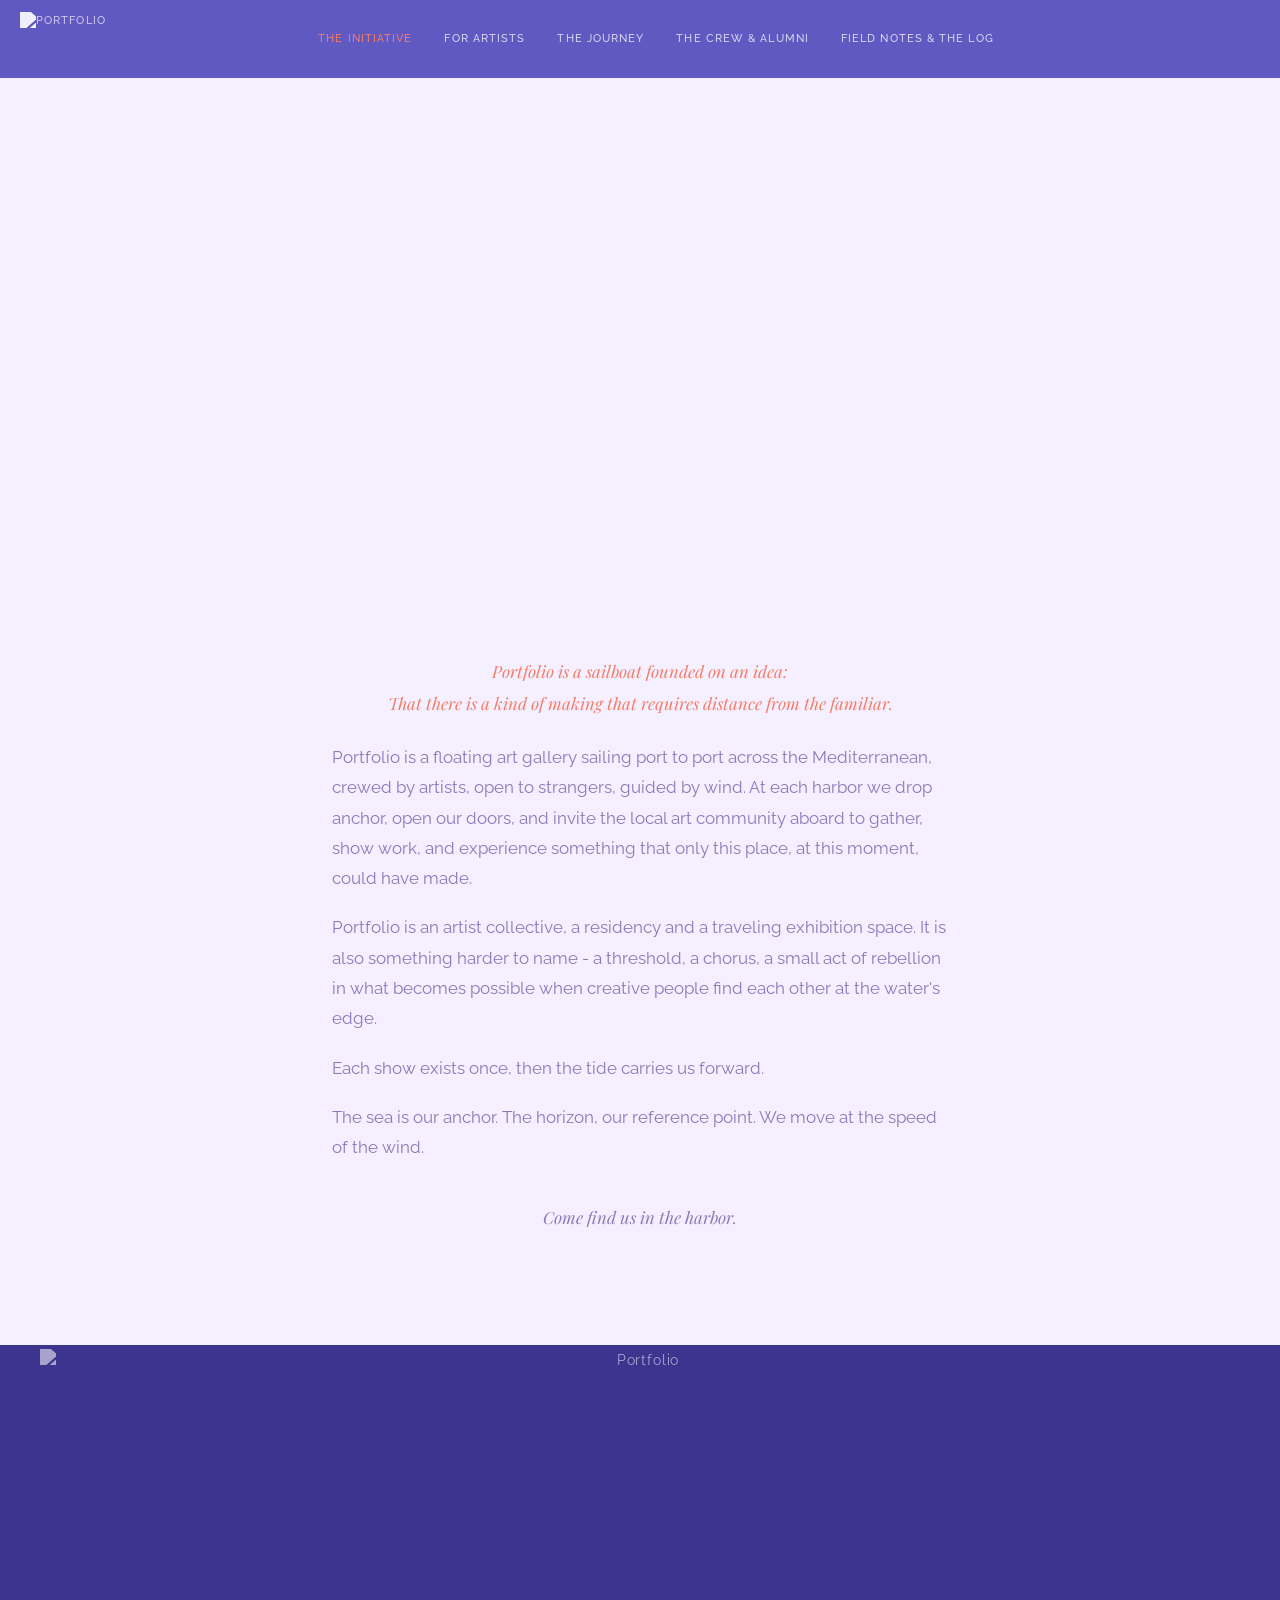
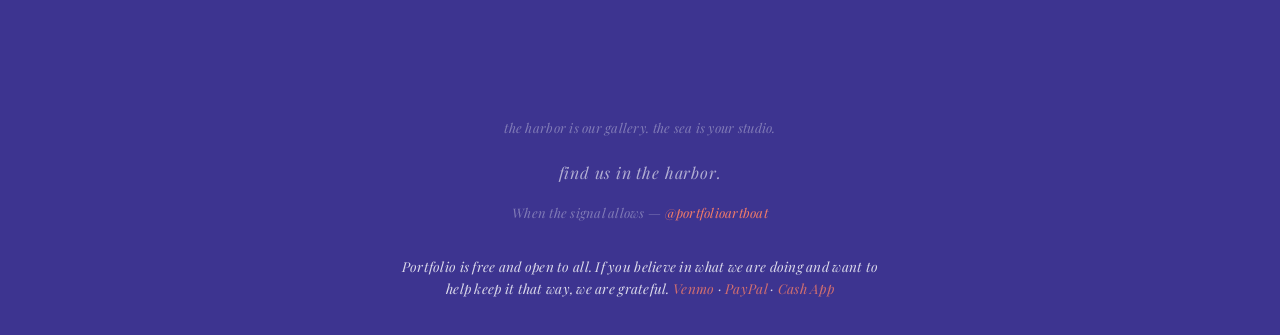
==== commit 7276b35c: "location updates and some text changes" ====
--- a/index.html
+++ b/index.html
@@ -48,7 +48,7 @@
   <p class="footer-tagline">the harbor is our gallery. the sea is your studio.</p>
   <p class="footer-close"><a href="map.html">find us in the harbor.</a></p>
   <p class="footer-tagline" style="margin-top: 1rem;">When the signal allows — <a href="https://instagram.com/portfolioartboat">@portfolioartboat</a></p>
-  <p class="footer-tagline" style="margin-top: 2rem; font-size: 0.7rem; opacity: 0.6; max-width: 480px; margin-left: auto; margin-right: auto; line-height: 1.6;">Portfolio is free and open to all. If you believe in what we are doing and want to help keep it that way, we are grateful. <a href="https://venmo.com/u/jalahala77">Venmo</a> · <a href="https://paypal.me/jalahala77">PayPal</a> · <a href="https://cash.app/$jalahala77">Cash App</a></p>
+  <p class="footer-tagline" style="margin-top: 2rem; font-size: 0.85rem; opacity: 0.81; color: #ffffff; max-width: 480px; margin-left: auto; margin-right: auto; line-height: 1.6;">Portfolio is free and open to all. If you believe in what we are doing and want to help keep it that way, we are grateful. <a href="https://venmo.com/u/jalahala77">Venmo</a> · <a href="https://paypal.me/jalahala77">PayPal</a> · <a href="https://cash.app/$jalahala77">Cash App</a></p>
 </footer>
 
 </body>
